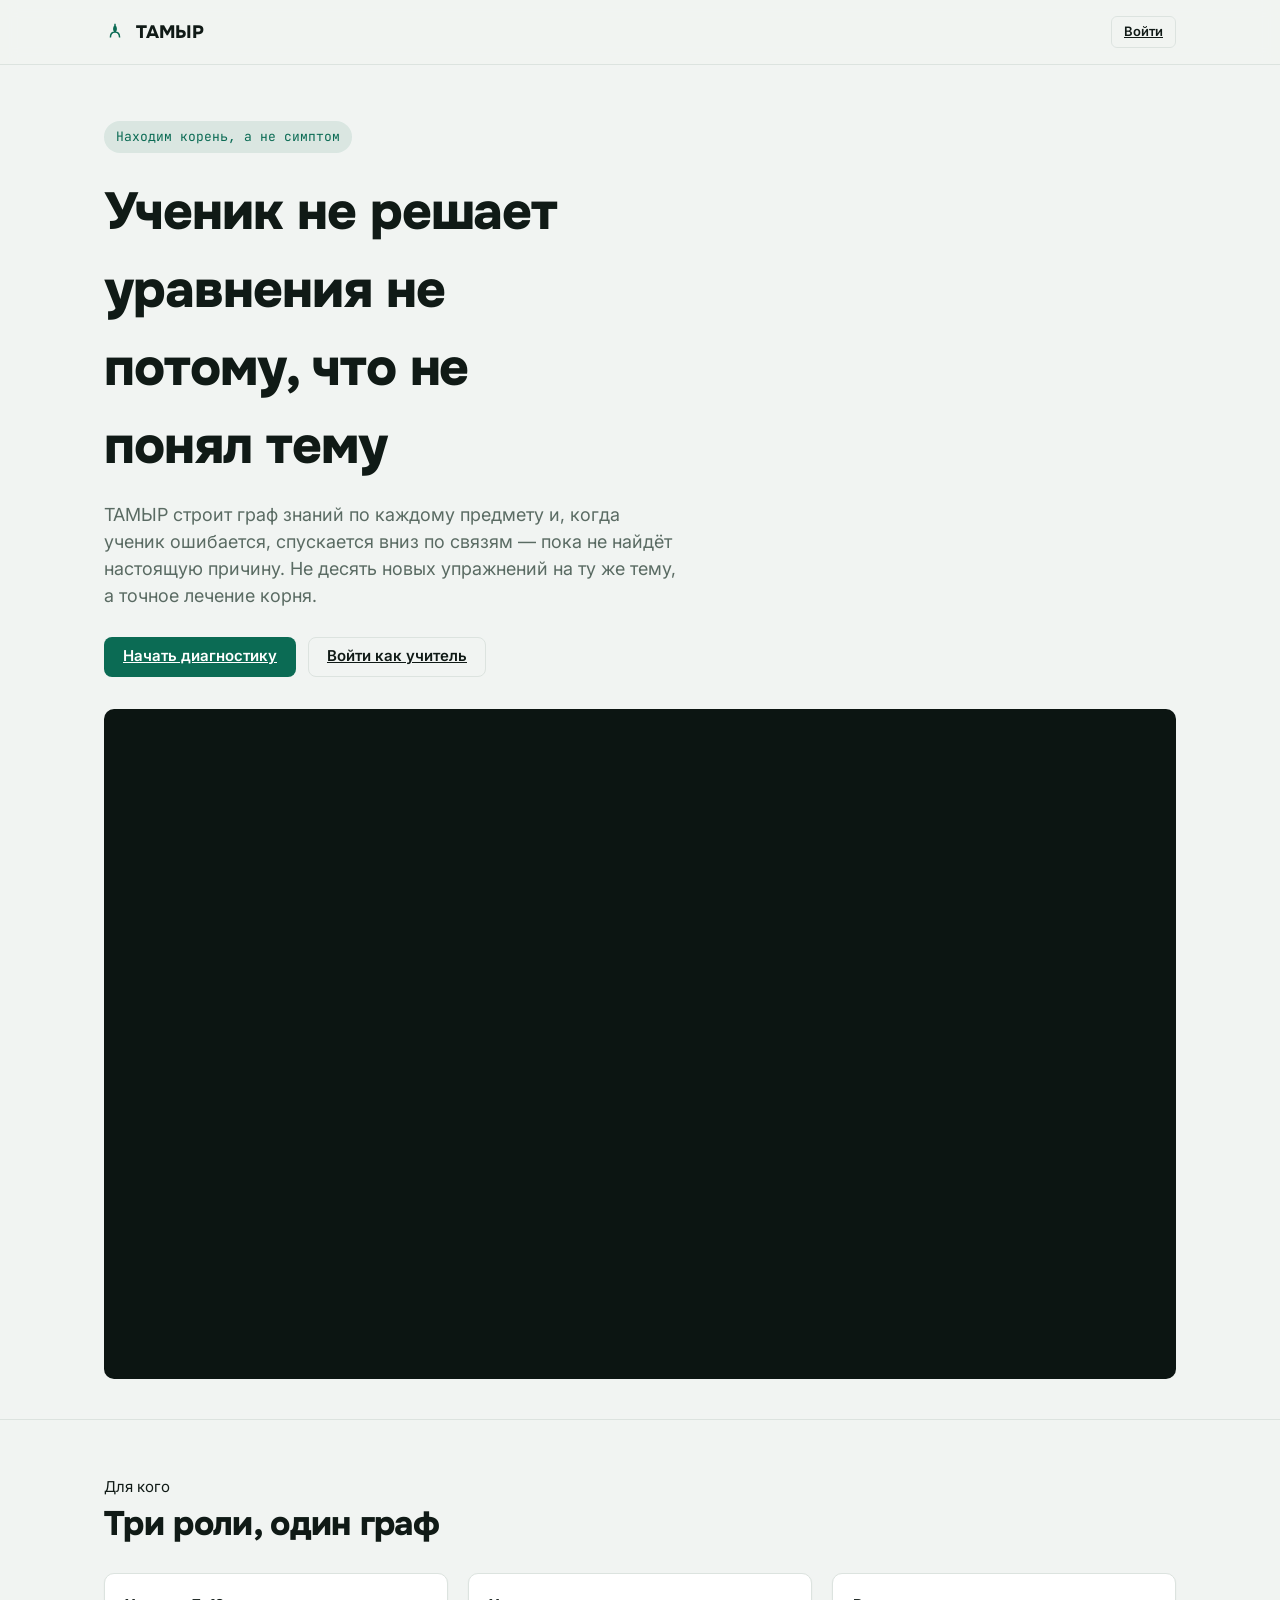
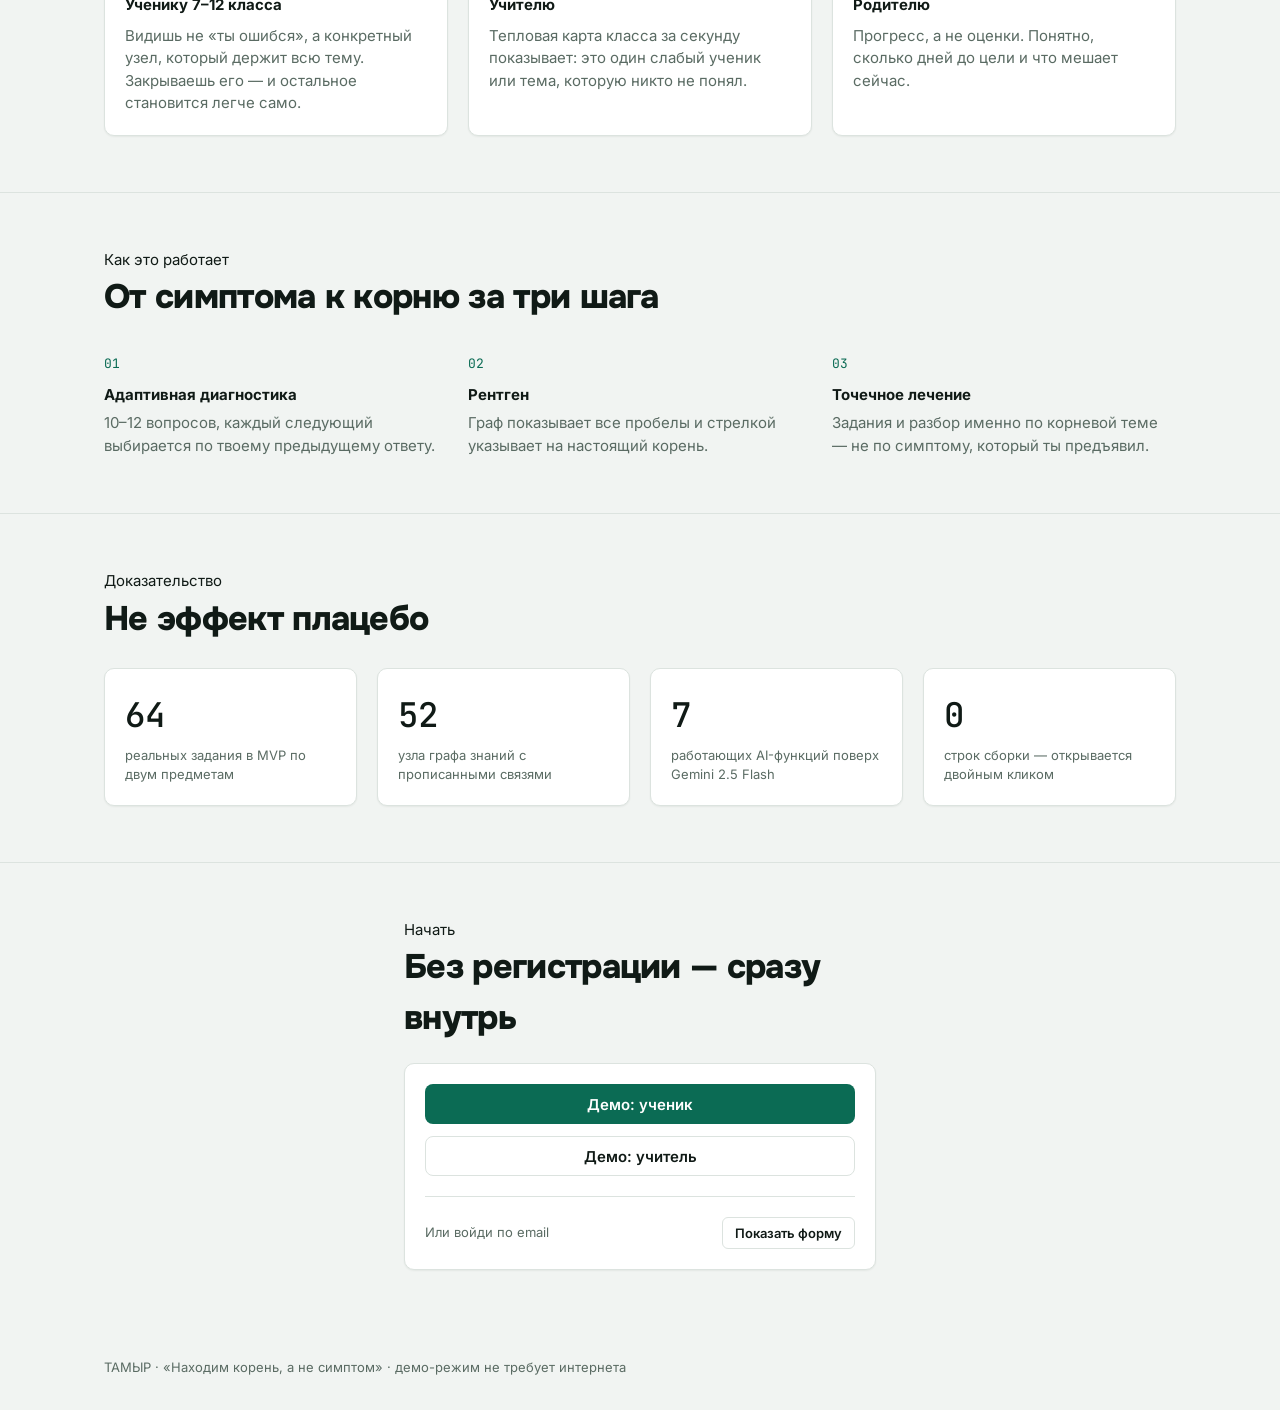
==== index.html @ c5b2e155 "main files" ====
<!doctype html>
<html lang="ru">
<head>
<meta charset="utf-8">
<meta name="viewport" content="width=device-width, initial-scale=1, viewport-fit=cover">
<title>ТАМЫР — находим корень, а не симптом</title>
<meta name="description" content="AI-платформа персонализированного образования: граф знаний находит настоящую причину ошибок ученика, а не очередной симптом.">
<link rel="manifest" href="manifest.webmanifest">
<meta name="theme-color" content="#0B6B54">
<link rel="stylesheet" href="assets/css/tokens.css">
<link rel="stylesheet" href="assets/css/base.css">
<link rel="stylesheet" href="assets/css/components.css">
<link rel="stylesheet" href="assets/css/graph.css">
<style>
  .lp-header { position: sticky; top: 0; z-index: 40; background: rgba(241,244,242,.86); backdrop-filter: blur(8px); border-bottom: 1px solid var(--hairline); }
  .lp-header .container { display: flex; align-items: center; justify-content: space-between; height: 64px; }
  .lp-brand { display: flex; align-items: center; gap: 10px; font-family: var(--f-display); font-weight: 800; font-size: var(--t-18); }
  .lp-hero { padding: 56px 0 40px; }
  .lp-hero .container { display: grid; grid-template-columns: 1fr; gap: 32px; }
  .lp-kicker { display: inline-flex; align-items: center; gap: 8px; font-family: var(--f-mono); font-size: 13px; color: var(--root); background: var(--root-10); padding: 6px 12px; border-radius: var(--r-pill); margin-bottom: 20px; }
  .lp-hero h1 { max-width: 15ch; margin-bottom: 16px; }
  .lp-hero .lede { font-size: var(--t-18); color: var(--ink-soft); max-width: 52ch; margin-bottom: 28px; }
  .lp-cta { display: flex; gap: 12px; flex-wrap: wrap; }
  .lp-hero-graph { width: 100%; }
  .lp-section { padding: 56px 0; border-top: 1px solid var(--hairline); }
  .lp-section h2 { max-width: 26ch; margin-bottom: 14px; }
  .lp-steps { display: grid; grid-template-columns: repeat(3, 1fr); gap: 20px; margin-top: 32px; }
  .lp-step { }
  .lp-step .n { font-family: var(--f-mono); font-size: 13px; color: var(--root); margin-bottom: 10px; }
  .lp-proof { display: grid; grid-template-columns: repeat(4, 1fr); gap: 20px; margin-top: 24px; }
  .lp-audience { display: grid; grid-template-columns: repeat(3, 1fr); gap: 20px; margin-top: 24px; }
  .lp-footer { padding: 32px 0; color: var(--ink-soft); font-size: 13px; }
  @media (max-width: 860px) {
    .lp-steps, .lp-proof, .lp-audience { grid-template-columns: 1fr; }
    .lp-hero h1 { font-size: var(--t-34); max-width: none; }
    .lp-cta { flex-direction: column; }
    .lp-cta .btn { width: 100%; }
  }
</style>
</head>
<body>

<header class="lp-header">
  <div class="container">
    <div class="lp-brand">
      <svg width="22" height="22" viewBox="0 0 24 24" fill="none" stroke="#0B6B54" stroke-width="1.6"><path d="M12 3v9M12 12c-3 0-5 2-5 6M12 12c3 0 5 2 5 6M12 12c-1.5-2-1.5-5 0-7M12 12c1.5-2 1.5-5 0-7"/></svg>
      ТАМЫР
    </div>
    <a class="btn btn-ghost btn-sm" href="#login">Войти</a>
  </div>
</header>

<section class="lp-hero">
  <div class="container">
    <div>
      <span class="lp-kicker">Находим корень, а не симптом</span>
      <h1>Ученик не решает уравнения не потому, что не понял тему</h1>
      <p class="lede">ТАМЫР строит граф знаний по каждому предмету и, когда ученик ошибается, спускается вниз по связям — пока не найдёт настоящую причину. Не десять новых упражнений на ту же тему, а точное лечение корня.</p>
      <div class="lp-cta">
        <a class="btn btn-primary" href="#login">Начать диагностику</a>
        <a class="btn btn-ghost" href="#login" data-role-hint="teacher">Войти как учитель</a>
      </div>
    </div>
    <div class="graph-wrap lp-hero-graph" id="hero-graph" aria-label="Живая демонстрация графа знаний"></div>
  </div>
</section>

<section class="lp-section">
  <div class="container">
    <div class="eyebrow">Для кого</div>
    <h2>Три роли, один граф</h2>
    <div class="lp-audience">
      <div class="card card-pad">
        <strong>Ученику 7–12 класса</strong>
        <p style="color:var(--ink-soft);margin-top:8px">Видишь не «ты ошибся», а конкретный узел, который держит всю тему. Закрываешь его — и остальное становится легче само.</p>
      </div>
      <div class="card card-pad">
        <strong>Учителю</strong>
        <p style="color:var(--ink-soft);margin-top:8px">Тепловая карта класса за секунду показывает: это один слабый ученик или тема, которую никто не понял.</p>
      </div>
      <div class="card card-pad">
        <strong>Родителю</strong>
        <p style="color:var(--ink-soft);margin-top:8px">Прогресс, а не оценки. Понятно, сколько дней до цели и что мешает сейчас.</p>
      </div>
    </div>
  </div>
</section>

<section class="lp-section">
  <div class="container">
    <div class="eyebrow">Как это работает</div>
    <h2>От симптома к корню за три шага</h2>
    <div class="lp-steps">
      <div class="lp-step"><div class="n">01</div><strong>Адаптивная диагностика</strong><p style="color:var(--ink-soft);margin-top:6px">10–12 вопросов, каждый следующий выбирается по твоему предыдущему ответу.</p></div>
      <div class="lp-step"><div class="n">02</div><strong>Рентген</strong><p style="color:var(--ink-soft);margin-top:6px">Граф показывает все пробелы и стрелкой указывает на настоящий корень.</p></div>
      <div class="lp-step"><div class="n">03</div><strong>Точечное лечение</strong><p style="color:var(--ink-soft);margin-top:6px">Задания и разбор именно по корневой теме — не по симптому, который ты предъявил.</p></div>
    </div>
  </div>
</section>

<section class="lp-section">
  <div class="container">
    <div class="eyebrow">Доказательство</div>
    <h2>Не эффект плацебо</h2>
    <div class="lp-proof">
      <div class="card card-pad"><span class="num mono" style="font-size:var(--t-34)">64</span><p style="color:var(--ink-soft);margin-top:6px;font-size:13px">реальных задания в MVP по двум предметам</p></div>
      <div class="card card-pad"><span class="num mono" style="font-size:var(--t-34)">52</span><p style="color:var(--ink-soft);margin-top:6px;font-size:13px">узла графа знаний с прописанными связями</p></div>
      <div class="card card-pad"><span class="num mono" style="font-size:var(--t-34)">7</span><p style="color:var(--ink-soft);margin-top:6px;font-size:13px">работающих AI-функций поверх Gemini 2.5 Flash</p></div>
      <div class="card card-pad"><span class="num mono" style="font-size:var(--t-34)">0</span><p style="color:var(--ink-soft);margin-top:6px;font-size:13px">строк сборки — открывается двойным кликом</p></div>
    </div>
  </div>
</section>

<section class="lp-section" id="login">
  <div class="container" style="max-width:520px">
    <div class="eyebrow">Начать</div>
    <h2>Без регистрации — сразу внутрь</h2>
    <div class="card card-pad" style="margin-top:20px;display:flex;flex-direction:column;gap:12px">
      <button class="btn btn-primary" id="demo-student">Демо: ученик</button>
      <button class="btn btn-ghost" id="demo-teacher">Демо: учитель</button>
      <div style="border-top:1px solid var(--hairline);margin:8px 0"></div>
      <div id="auth-toggle-row" style="display:flex;justify-content:space-between;align-items:center">
        <span style="font-size:13px;color:var(--ink-soft)">Или войди по email</span>
        <button class="btn btn-ghost btn-sm" id="toggle-auth">Показать форму</button>
      </div>
      <form id="auth-form" style="display:none;flex-direction:column;gap:10px">
        <input class="input" type="email" id="auth-email" placeholder="email@example.com" required>
        <input class="input" type="password" id="auth-password" placeholder="Пароль" required>
        <div style="display:flex;gap:8px">
          <button class="btn btn-primary" type="submit" style="flex:1">Войти</button>
          <button class="btn btn-ghost" type="button" id="auth-signup" style="flex:1">Регистрация</button>
        </div>
      </form>
    </div>
  </div>
</section>

<footer class="lp-footer">
  <div class="container">ТАМЫР · «Находим корень, а не симптом» · демо-режим не требует интернета</div>
</footer>

<div id="toast-root"></div>
<script type="module" src="assets/js/landing.js"></script>
</body>
</html>
---- assets/css/tokens.css ----
/* ТАМЫР — design tokens. Do not scatter raw hex/px outside this file. */
:root {
  /* surface */
  --paper: #F1F4F2;
  --paper-lift: #FFFFFF;
  --ink: #101A16;
  --ink-soft: #5A6B63;
  --hairline: #DCE3DF;

  /* signal */
  --root: #0B6B54;
  --root-glow: #14A47F;
  --gap: #B8402F;
  --steppe: #D9A04A;
  --void: #0C1512;

  /* derived */
  --root-10: rgba(11, 107, 84, .10);
  --root-18: rgba(11, 107, 84, .18);
  --gap-10: rgba(184, 64, 47, .10);
  --gap-18: rgba(184, 64, 47, .18);
  --steppe-10: rgba(217, 160, 74, .10);
  --steppe-18: rgba(217, 160, 74, .18);
  --ink-06: rgba(16, 26, 22, .06);
  --ink-12: rgba(16, 26, 22, .12);

  /* type */
  --f-display: 'Onest', 'Segoe UI', sans-serif;
  --f-body: 'Inter', 'Segoe UI', sans-serif;
  --f-mono: 'JetBrains Mono', ui-monospace, monospace;

  --t-13: 13px; --t-15: 15px; --t-18: 18px; --t-24: 24px;
  --t-34: 34px; --t-52: 52px; --t-76: 76px;

  /* shape */
  --r-card: 10px;
  --r-btn: 8px;
  --r-pill: 999px;

  /* elevation */
  --shadow-1: 0 1px 2px rgba(16, 26, 22, .06);
  --shadow-2: 0 1px 2px rgba(16, 26, 22, .06), 0 4px 12px rgba(16, 26, 22, .05);

  /* grid */
  --unit: 4px;
  --col-max: 1120px;
  --rail-collapsed: 68px;
  --rail-expanded: 240px;

  /* motion */
  --ease-graph: cubic-bezier(.2, .8, .2, 1);
  --dur-fast: 120ms;
  --dur-med: 220ms;
  --dur-slow: 420ms;
}

@media (prefers-reduced-motion: reduce) {
  :root { --dur-fast: 0ms; --dur-med: 0ms; --dur-slow: 0ms; }
}
---- assets/css/base.css ----
@import url('https://fonts.googleapis.com/css2?family=Onest:wght@500;700;800&family=Inter:wght@400;500;600&family=JetBrains+Mono:wght@500&display=swap');

*, *::before, *::after { box-sizing: border-box; }
html { -webkit-text-size-adjust: 100%; }

body {
  margin: 0;
  background: var(--paper);
  color: var(--ink);
  font-family: var(--f-body);
  font-size: var(--t-15);
  line-height: 1.5;
  -webkit-font-smoothing: antialiased;
}

h1, h2, h3, .num {
  font-family: var(--f-display);
  font-weight: 800;
  letter-spacing: -0.02em;
  margin: 0;
}

h1 { font-size: var(--t-52); }
h2 { font-size: var(--t-34); }
h3 { font-size: var(--t-24); font-weight: 700; }

p { margin: 0; }

.mono {
  font-family: var(--f-mono);
  font-weight: 500;
  letter-spacing: 0;
  font-variant-numeric: tabular-nums;
}

a { color: inherit; }

img, svg { display: block; max-width: 100%; }

button, input, select, textarea { font-family: inherit; font-size: inherit; color: inherit; }

/* focus ring — visible everywhere, consistent shape */
:focus-visible {
  outline: 2px solid var(--root-glow);
  outline-offset: 2px;
  border-radius: 4px;
}

::selection { background: var(--root-18); }

.container { max-width: var(--col-max); margin: 0 auto; padding: 0 24px; }

.visually-hidden {
  position: absolute; width: 1px; height: 1px; padding: 0; margin: -1px;
  overflow: hidden; clip: rect(0,0,0,0); white-space: nowrap; border: 0;
}

::-webkit-scrollbar { width: 10px; height: 10px; }
::-webkit-scrollbar-thumb { background: var(--ink-12); border-radius: var(--r-pill); }
::-webkit-scrollbar-track { background: transparent; }

/* Note: no `@view-transition { navigation: auto }` here on purpose. That rule animates
   full cross-document navigations (index.html <-> app.html) and, in Chrome, throws an
   unhandled "AbortError: Transition was skipped" the moment the destination document
   starts loading and cancels it — a real console.error on the single most common nav
   in the app. In-app screen transitions still use the View Transitions API directly
   via document.startViewTransition() in router.js, which is unaffected. */
---- assets/css/components.css ----
/* ---- Buttons ---- */
.btn {
  display: inline-flex; align-items: center; justify-content: center; gap: 8px;
  height: 40px; padding: 0 18px; border-radius: var(--r-btn);
  border: 1px solid transparent; background: var(--ink); color: var(--paper-lift);
  font-weight: 600; font-size: var(--t-15); cursor: pointer;
  transition: transform var(--dur-fast) var(--ease-graph), background var(--dur-fast), box-shadow var(--dur-fast);
}
.btn:hover { transform: translateY(-1px); }
.btn:active { transform: translateY(0); }
.btn-primary { background: var(--root); color: #fff; }
.btn-primary:hover { background: var(--root-glow); }
.btn-ghost { background: transparent; color: var(--ink); border-color: var(--hairline); }
.btn-ghost:hover { background: var(--paper-lift); border-color: var(--ink-12); }
.btn-danger { background: var(--gap); color: #fff; }
.btn-sm { height: 32px; padding: 0 12px; font-size: var(--t-13); border-radius: 6px; }
.btn:disabled { opacity: .45; cursor: not-allowed; transform: none; }
.btn-icon { width: 40px; padding: 0; }

/* ---- Pills / badges ---- */
.pill {
  display: inline-flex; align-items: center; gap: 6px; height: 26px; padding: 0 10px;
  border-radius: var(--r-pill); font-size: var(--t-13); font-weight: 600;
  background: var(--ink-06); color: var(--ink-soft);
}
.pill-root { background: var(--root-10); color: var(--root); }
.pill-gap { background: var(--gap-10); color: var(--gap); }
.pill-steppe { background: var(--steppe-10); color: #8a6120; }

/* ---- Cards ---- */
.card {
  background: var(--paper-lift); border: 1px solid var(--hairline);
  border-radius: var(--r-card); box-shadow: var(--shadow-1);
}
.card-pad { padding: 20px; }

/* ---- Inputs ---- */
.field { display: flex; flex-direction: column; gap: 6px; }
.field label { font-size: var(--t-13); font-weight: 600; color: var(--ink-soft); }
.input, .select, textarea.input {
  height: 44px; padding: 0 14px; border-radius: var(--r-btn);
  border: 1px solid var(--hairline); background: var(--paper-lift); color: var(--ink);
  transition: border-color var(--dur-fast);
}
.input:focus, .select:focus { border-color: var(--root); outline: none; box-shadow: 0 0 0 3px var(--root-10); }
textarea.input { height: auto; min-height: 96px; padding: 12px 14px; resize: vertical; font-family: var(--f-body); }

/* ---- Icons ---- */
.icon { width: 20px; height: 20px; flex-shrink: 0; }
.icon svg { width: 100%; height: 100%; stroke: currentColor; fill: none; stroke-width: 1.5; stroke-linecap: round; stroke-linejoin: round; }

/* ---- Toasts ---- */
#toast-root { position: fixed; bottom: 20px; left: 50%; transform: translateX(-50%); z-index: 900; display: flex; flex-direction: column; gap: 8px; align-items: center; }
.toast {
  background: var(--ink); color: var(--paper-lift); padding: 12px 18px; border-radius: var(--r-btn);
  font-size: var(--t-13); font-weight: 600; box-shadow: var(--shadow-2);
  animation: toast-in var(--dur-med) var(--ease-graph);
}
.toast.gap { background: var(--gap); }
.toast.root { background: var(--root); }
@keyframes toast-in { from { opacity: 0; transform: translateY(8px); } to { opacity: 1; transform: translateY(0); } }

/* ---- Skeletons ---- */
.skel { background: linear-gradient(90deg, var(--ink-06) 25%, var(--ink-12) 37%, var(--ink-06) 63%); background-size: 400% 100%; border-radius: 6px; animation: skel-sheen 1.4s ease infinite; }
@keyframes skel-sheen { 0% { background-position: 100% 0; } 100% { background-position: -100% 0; } }

/* ---- Modal ---- */
.modal-backdrop { position: fixed; inset: 0; background: rgba(12, 21, 18, .45); z-index: 800; display: flex; align-items: center; justify-content: center; padding: 24px; }
.modal { background: var(--paper-lift); border-radius: var(--r-card); max-width: 480px; width: 100%; padding: 24px; box-shadow: var(--shadow-2); }

/* ---- Empty state ---- */
.empty { text-align: center; padding: 48px 24px; color: var(--ink-soft); }
.empty h3 { color: var(--ink); margin-bottom: 8px; }

/* ---- Progress bar ---- */
.progress { height: 6px; border-radius: var(--r-pill); background: var(--ink-06); overflow: hidden; }
.progress > span { display: block; height: 100%; background: var(--root); transition: width var(--dur-slow) var(--ease-graph); }

/* ---- Meter chip (mastery) ---- */
.mastery-dot { width: 8px; height: 8px; border-radius: 50%; display: inline-block; }
.mastery-dot.gap { background: var(--gap); }
.mastery-dot.learning { background: var(--steppe); }
.mastery-dot.mastered { background: var(--root); }
.mastery-dot.unknown { background: var(--hairline); }
---- assets/css/graph.css ----
.graph-wrap {
  position: relative;
  background: var(--void);
  border-radius: var(--r-card);
  overflow: hidden;
  width: 100%;
  aspect-ratio: 16 / 10;
  touch-action: none;
  cursor: grab;
}
.graph-wrap:active { cursor: grabbing; }
.graph-wrap.compact { aspect-ratio: 4 / 3; }

.graph-wrap svg { width: 100%; height: 100%; display: block; }

.graph-edge {
  stroke: rgba(220, 227, 223, .14);
  stroke-width: 1.5;
  fill: none;
  transition: stroke var(--dur-med) var(--ease-graph), stroke-width var(--dur-med);
}
.graph-edge.lit { stroke: var(--root-glow); stroke-width: 2.5; }
.graph-edge.lit-gap { stroke: var(--gap); stroke-width: 2; opacity: .7; }

.graph-node-group {
  cursor: pointer;
  opacity: 0;
  transform-origin: center;
  animation: node-in var(--dur-slow) var(--ease-graph) forwards;
}
@keyframes node-in { from { opacity: 0; transform: scale(.6); } to { opacity: 1; transform: scale(1); } }

.graph-node {
  fill: #16221D;
  stroke: rgba(220, 227, 223, .25);
  stroke-width: 1.5;
  transition: fill 480ms var(--ease-graph), stroke 480ms var(--ease-graph), r var(--dur-med) var(--ease-graph);
}
.graph-node.gap { fill: rgba(184, 64, 47, .22); stroke: var(--gap); }
.graph-node.learning { fill: rgba(217, 160, 74, .2); stroke: var(--steppe); }
.graph-node.mastered { fill: rgba(11, 107, 84, .28); stroke: var(--root-glow); }
.graph-node.focus-ring { stroke-width: 3; }
.graph-node-group:hover .graph-node,
.graph-node-group.selected .graph-node { stroke-width: 3; }
.graph-node-group.selected .graph-node { fill-opacity: .5; }

.graph-node-glow {
  fill: none; stroke: var(--root-glow); stroke-width: 1;
  opacity: 0; pointer-events: none;
}
.graph-node-group.pulse .graph-node-glow { animation: node-pulse 1200ms var(--ease-graph); }
@keyframes node-pulse {
  0% { opacity: .9; r: 14; stroke-width: 6; }
  100% { opacity: 0; r: 34; stroke-width: 0; }
}

.graph-label {
  fill: #C7D2CC; font-family: var(--f-body); font-size: 9px; font-weight: 500;
  text-anchor: middle; pointer-events: none; user-select: none;
}
.graph-code {
  fill: #7C8C84; font-family: var(--f-mono); font-size: 8px;
  text-anchor: middle; pointer-events: none; user-select: none;
}

.graph-root-arrow {
  stroke: var(--gap); stroke-width: 2; fill: none; stroke-dasharray: 4 3;
  animation: dash-march 900ms linear infinite;
  opacity: 0;
}
.graph-root-arrow.show { opacity: 1; }
@keyframes dash-march { to { stroke-dashoffset: -14; } }

.graph-controls {
  position: absolute; right: 12px; bottom: 12px; display: flex; flex-direction: column; gap: 6px;
}
.graph-controls button {
  width: 32px; height: 32px; border-radius: 8px; border: 1px solid rgba(220,227,223,.2);
  background: rgba(255,255,255,.06); color: #E7ECE9; display: flex; align-items: center; justify-content: center;
  cursor: pointer; backdrop-filter: blur(4px);
}
.graph-controls button:hover { background: rgba(255,255,255,.14); }

.graph-legend {
  position: absolute; left: 12px; bottom: 12px; display: flex; gap: 12px;
  font-size: 11px; color: #C7D2CC; background: rgba(12,21,18,.5); padding: 6px 10px; border-radius: var(--r-pill);
  backdrop-filter: blur(4px);
}
.graph-legend span { display: inline-flex; align-items: center; gap: 5px; }
.graph-legend i { width: 8px; height: 8px; border-radius: 50%; display: inline-block; }

@media (prefers-reduced-motion: reduce) {
  .graph-node-group { animation: none; opacity: 1; }
  .graph-root-arrow { animation: none; }
  .graph-node-group.pulse .graph-node-glow { animation: none; }
}
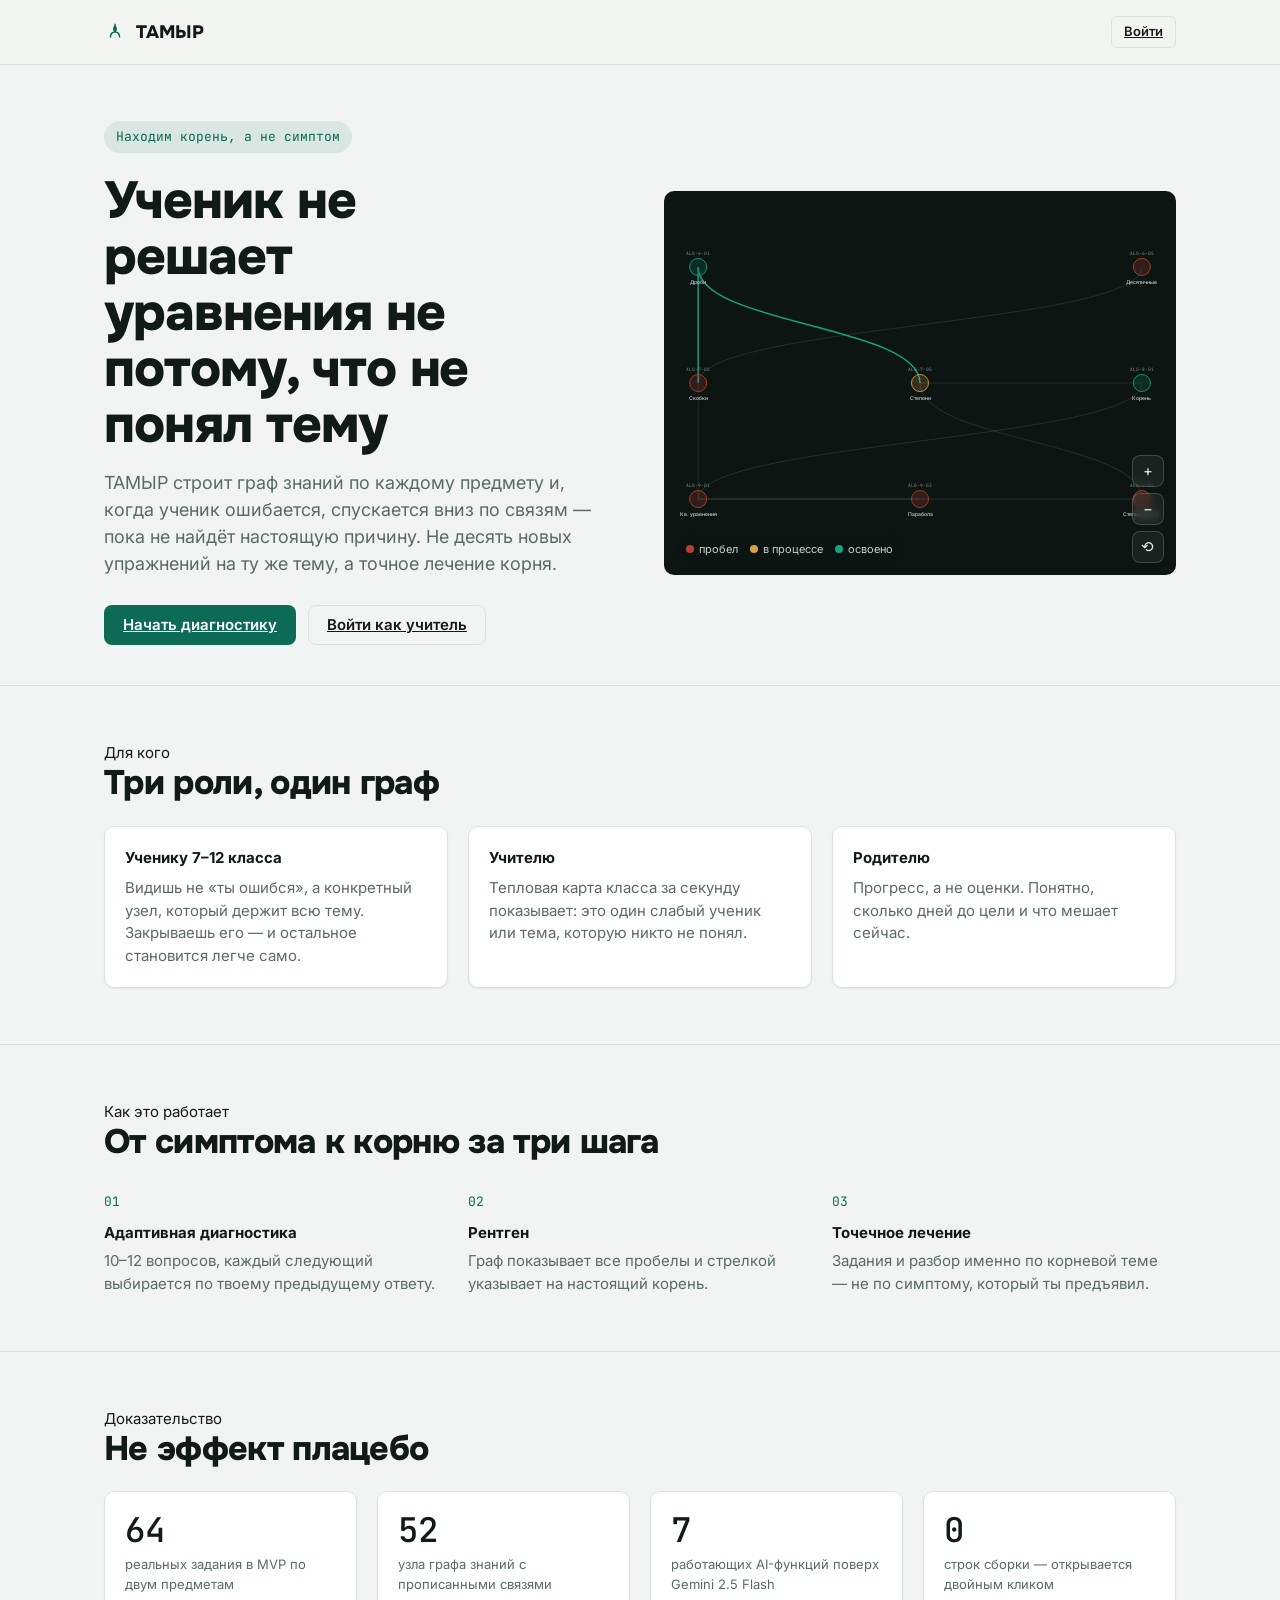
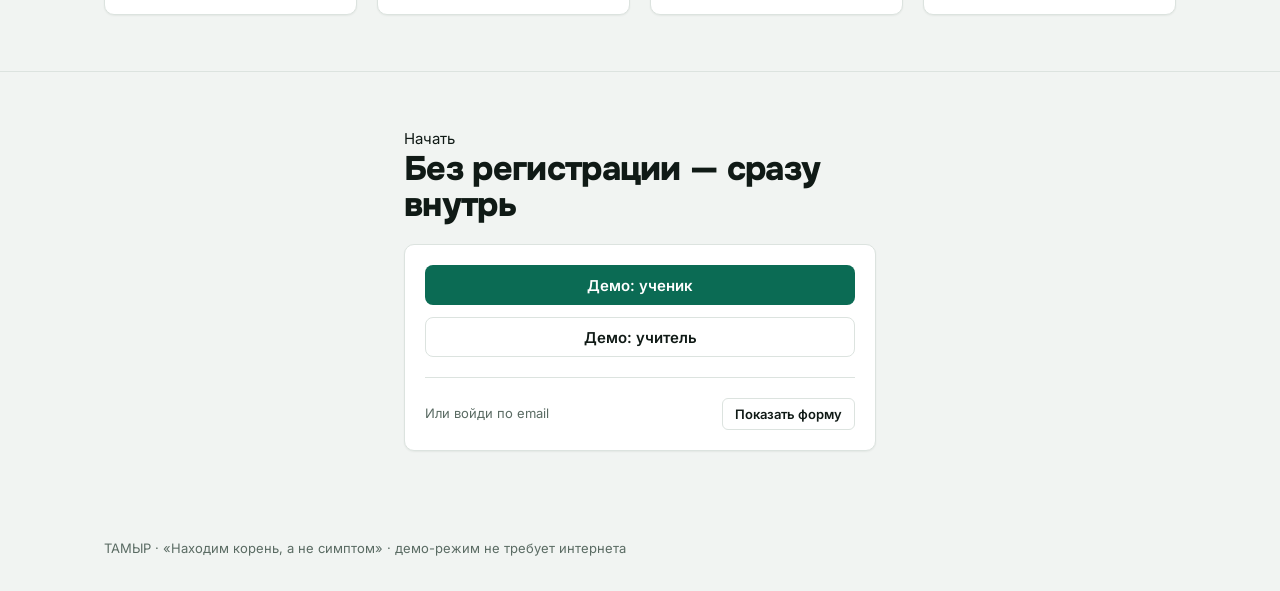
==== commit 4a7006e2: "ui/ux enhanced" ====
--- a/index.html
+++ b/index.html
@@ -22,6 +22,11 @@
   .lp-hero .lede { font-size: var(--t-18); color: var(--ink-soft); max-width: 52ch; margin-bottom: 28px; }
   .lp-cta { display: flex; gap: 12px; flex-wrap: wrap; }
   .lp-hero-graph { width: 100%; }
+  @media (min-width: 861px) {
+    .lp-hero .container { grid-template-columns: 1fr 1fr; align-items: center; gap: 48px; }
+    .lp-hero h1 { max-width: 12ch; }
+    .lp-hero-graph { aspect-ratio: 4 / 3; }
+  }
   .lp-section { padding: 56px 0; border-top: 1px solid var(--hairline); }
   .lp-section h2 { max-width: 26ch; margin-bottom: 14px; }
   .lp-steps { display: grid; grid-template-columns: repeat(3, 1fr); gap: 20px; margin-top: 32px; }
--- a/assets/css/base.css
+++ b/assets/css/base.css
@@ -17,6 +17,7 @@
   font-family: var(--f-display);
   font-weight: 800;
   letter-spacing: -0.02em;
+  line-height: 1.08;
   margin: 0;
 }
 
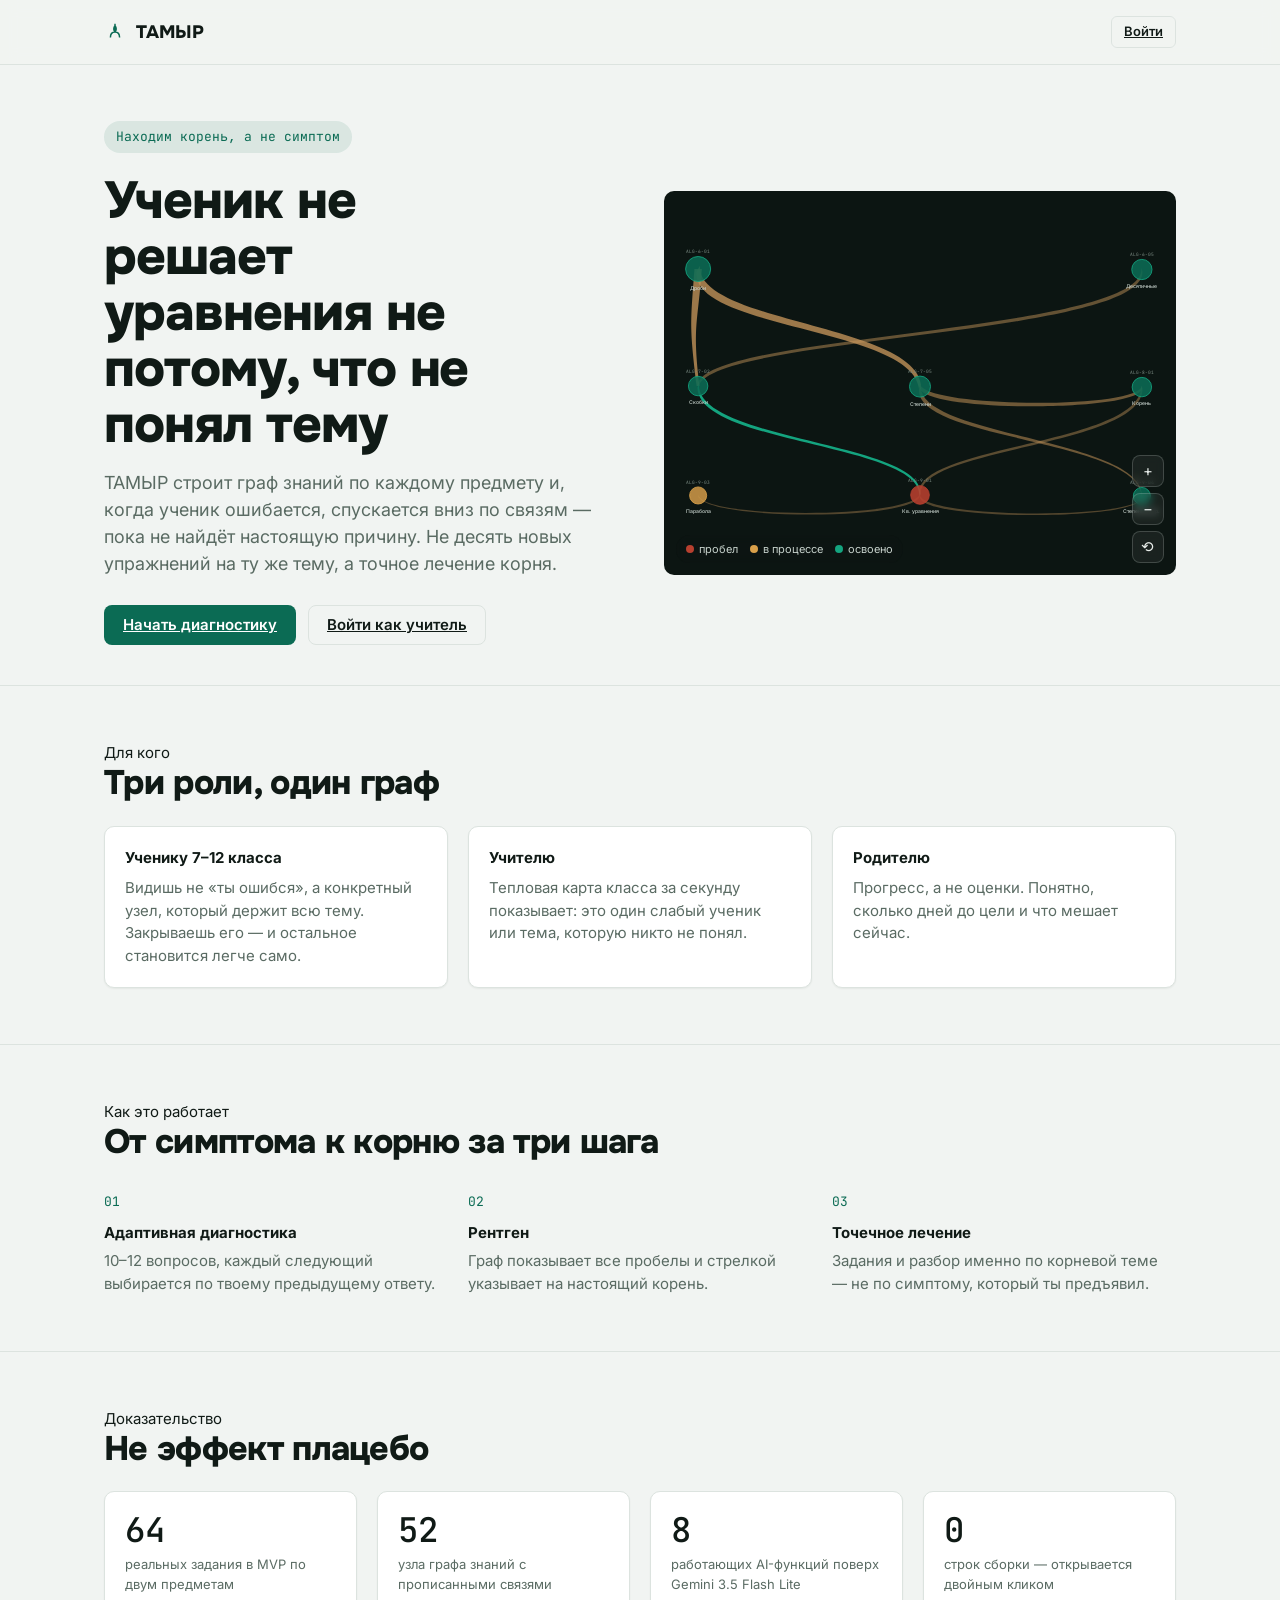
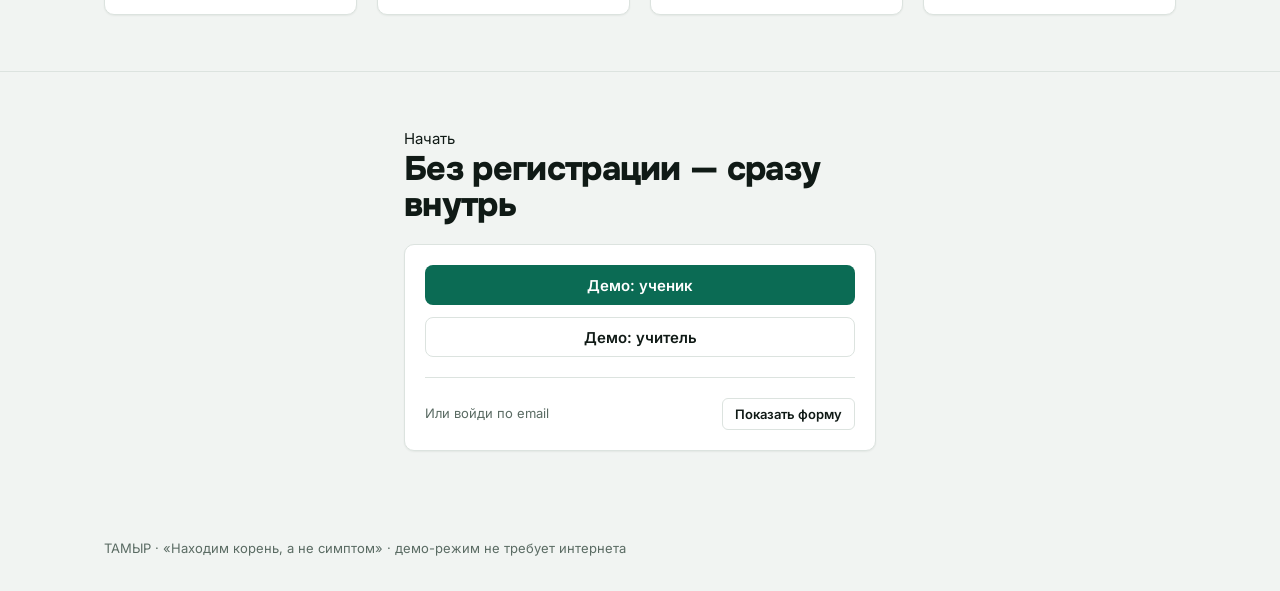
==== commit d9592508: "added AI & enhanced db & more features" ====
--- a/index.html
+++ b/index.html
@@ -110,7 +110,7 @@
     <div class="lp-proof">
       <div class="card card-pad"><span class="num mono" style="font-size:var(--t-34)">64</span><p style="color:var(--ink-soft);margin-top:6px;font-size:13px">реальных задания в MVP по двум предметам</p></div>
       <div class="card card-pad"><span class="num mono" style="font-size:var(--t-34)">52</span><p style="color:var(--ink-soft);margin-top:6px;font-size:13px">узла графа знаний с прописанными связями</p></div>
-      <div class="card card-pad"><span class="num mono" style="font-size:var(--t-34)">7</span><p style="color:var(--ink-soft);margin-top:6px;font-size:13px">работающих AI-функций поверх Gemini 2.5 Flash</p></div>
+      <div class="card card-pad"><span class="num mono" style="font-size:var(--t-34)">8</span><p style="color:var(--ink-soft);margin-top:6px;font-size:13px">работающих AI-функций поверх Gemini 3.5 Flash Lite</p></div>
       <div class="card card-pad"><span class="num mono" style="font-size:var(--t-34)">0</span><p style="color:var(--ink-soft);margin-top:6px;font-size:13px">строк сборки — открывается двойным кликом</p></div>
     </div>
   </div>
--- a/assets/css/components.css
+++ b/assets/css/components.css
@@ -26,6 +26,33 @@
 .pill-root { background: var(--root-10); color: var(--root); }
 .pill-gap { background: var(--gap-10); color: var(--gap); }
 .pill-steppe { background: var(--steppe-10); color: #8a6120; }
+
+/* ---- AI provenance badge ---- */
+/* Marks every AI panel with where its text actually came from, so a pre-written
+   fallback is never mistaken for a live model answer. */
+.ai-badge {
+  display: inline-flex; align-items: center; gap: 5px;
+  padding: 2px 8px; border-radius: var(--r-pill);
+  font-family: var(--f-mono); font-size: 11px; font-weight: 600;
+  letter-spacing: .01em; white-space: nowrap; vertical-align: middle;
+}
+.ai-badge::before {
+  content: ''; width: 5px; height: 5px; border-radius: 50%; background: currentColor;
+}
+.ai-badge.live { background: var(--root-10); color: var(--root); }
+.ai-badge.warn { background: var(--steppe-10); color: #8a6120; }
+.ai-badge.muted { background: var(--ink-06); color: var(--ink-soft); }
+
+/* ---- Sidebar AI budget meter ---- */
+.ai-meter {
+  display: flex; align-items: center; gap: 7px;
+  padding: 6px 10px; margin-bottom: 8px;
+  border-radius: var(--r-pill); background: var(--ink-06);
+  font-family: var(--f-mono); font-size: 11px; color: var(--ink-soft);
+}
+.ai-meter .dot { width: 6px; height: 6px; border-radius: 50%; background: var(--root); flex-shrink: 0; }
+.ai-meter.low .dot { background: var(--steppe); }
+.ai-meter.out .dot { background: var(--gap); }
 
 /* ---- Cards ---- */
 .card {
@@ -64,6 +91,14 @@
 .skel { background: linear-gradient(90deg, var(--ink-06) 25%, var(--ink-12) 37%, var(--ink-06) 63%); background-size: 400% 100%; border-radius: 6px; animation: skel-sheen 1.4s ease infinite; }
 @keyframes skel-sheen { 0% { background-position: 100% 0; } 100% { background-position: -100% 0; } }
 
+/* ---- Spinner (long AI operations: root-cause search, etc.) ---- */
+.spinner {
+  width: 28px; height: 28px; margin: 0 auto 16px; border-radius: 50%;
+  border: 3px solid var(--root-10); border-top-color: var(--root); animation: spin .8s linear infinite;
+}
+@keyframes spin { to { transform: rotate(360deg); } }
+@media (prefers-reduced-motion: reduce) { .spinner { animation-duration: 2.4s; } }
+
 /* ---- Modal ---- */
 .modal-backdrop { position: fixed; inset: 0; background: rgba(12, 21, 18, .45); z-index: 800; display: flex; align-items: center; justify-content: center; padding: 24px; }
 .modal { background: var(--paper-lift); border-radius: var(--r-card); max-width: 480px; width: 100%; padding: 24px; box-shadow: var(--shadow-2); }
--- a/assets/css/graph.css
+++ b/assets/css/graph.css
@@ -14,13 +14,18 @@
 .graph-wrap svg { width: 100%; height: 100%; display: block; }
 
 .graph-edge {
-  stroke: rgba(220, 227, 223, .14);
-  stroke-width: 1.5;
-  fill: none;
-  transition: stroke var(--dur-med) var(--ease-graph), stroke-width var(--dur-med);
+  /* Each edge is a filled, tapered ribbon shape now (see taperedRibbon() in
+     graph.js) — fat where it leaves a foundational node, thin by the time it
+     reaches a leaf — not a uniform-width stroked line. A single stroke width
+     per edge still reads as a wiring diagram; a shape that actually narrows
+     along its own length is what reads as a root fiber. */
+  fill: rgba(196, 148, 90, 1);
+  fill-opacity: var(--edge-o, .3);
+  stroke: none;
+  transition: fill var(--dur-med) var(--ease-graph), fill-opacity var(--dur-med);
 }
-.graph-edge.lit { stroke: var(--root-glow); stroke-width: 2.5; }
-.graph-edge.lit-gap { stroke: var(--gap); stroke-width: 2; opacity: .7; }
+.graph-edge.lit { fill: var(--root-glow); fill-opacity: 1; }
+.graph-edge.lit-gap { fill: var(--gap); fill-opacity: .95; }
 
 .graph-node-group {
   cursor: pointer;
@@ -32,17 +37,24 @@
 
 .graph-node {
   fill: #16221D;
-  stroke: rgba(220, 227, 223, .25);
+  stroke: rgba(220, 227, 223, .38);
   stroke-width: 1.5;
   transition: fill 480ms var(--ease-graph), stroke 480ms var(--ease-graph), r var(--dur-med) var(--ease-graph);
 }
-.graph-node.gap { fill: rgba(184, 64, 47, .22); stroke: var(--gap); }
-.graph-node.learning { fill: rgba(217, 160, 74, .2); stroke: var(--steppe); }
-.graph-node.mastered { fill: rgba(11, 107, 84, .28); stroke: var(--root-glow); }
+/* Solid-ish fills on purpose: edges are drawn behind nodes, and a same-row
+   connection between neighbours is a dead-straight line through both node
+   centers — at low alpha that line visibly cuts through the circle instead
+   of ducking behind it. */
+.graph-node.gap { fill: rgba(184, 64, 47, .88); stroke: var(--gap); }
+.graph-node.learning { fill: rgba(217, 160, 74, .82); stroke: var(--steppe); }
+.graph-node.mastered { fill: rgba(11, 107, 84, .88); stroke: var(--root-glow); }
 .graph-node.focus-ring { stroke-width: 3; }
 .graph-node-group:hover .graph-node,
 .graph-node-group.selected .graph-node { stroke-width: 3; }
-.graph-node-group.selected .graph-node { fill-opacity: .5; }
+
+/* Nodes sitting on the traced root-cause chain (see graph-edge.lit-gap) get a
+   slightly heavier ring so the whole chain, not just its endpoints, reads as one story. */
+.graph-node-group.on-path .graph-node { stroke-width: 2.5; }
 
 .graph-node-glow {
   fill: none; stroke: var(--root-glow); stroke-width: 1;
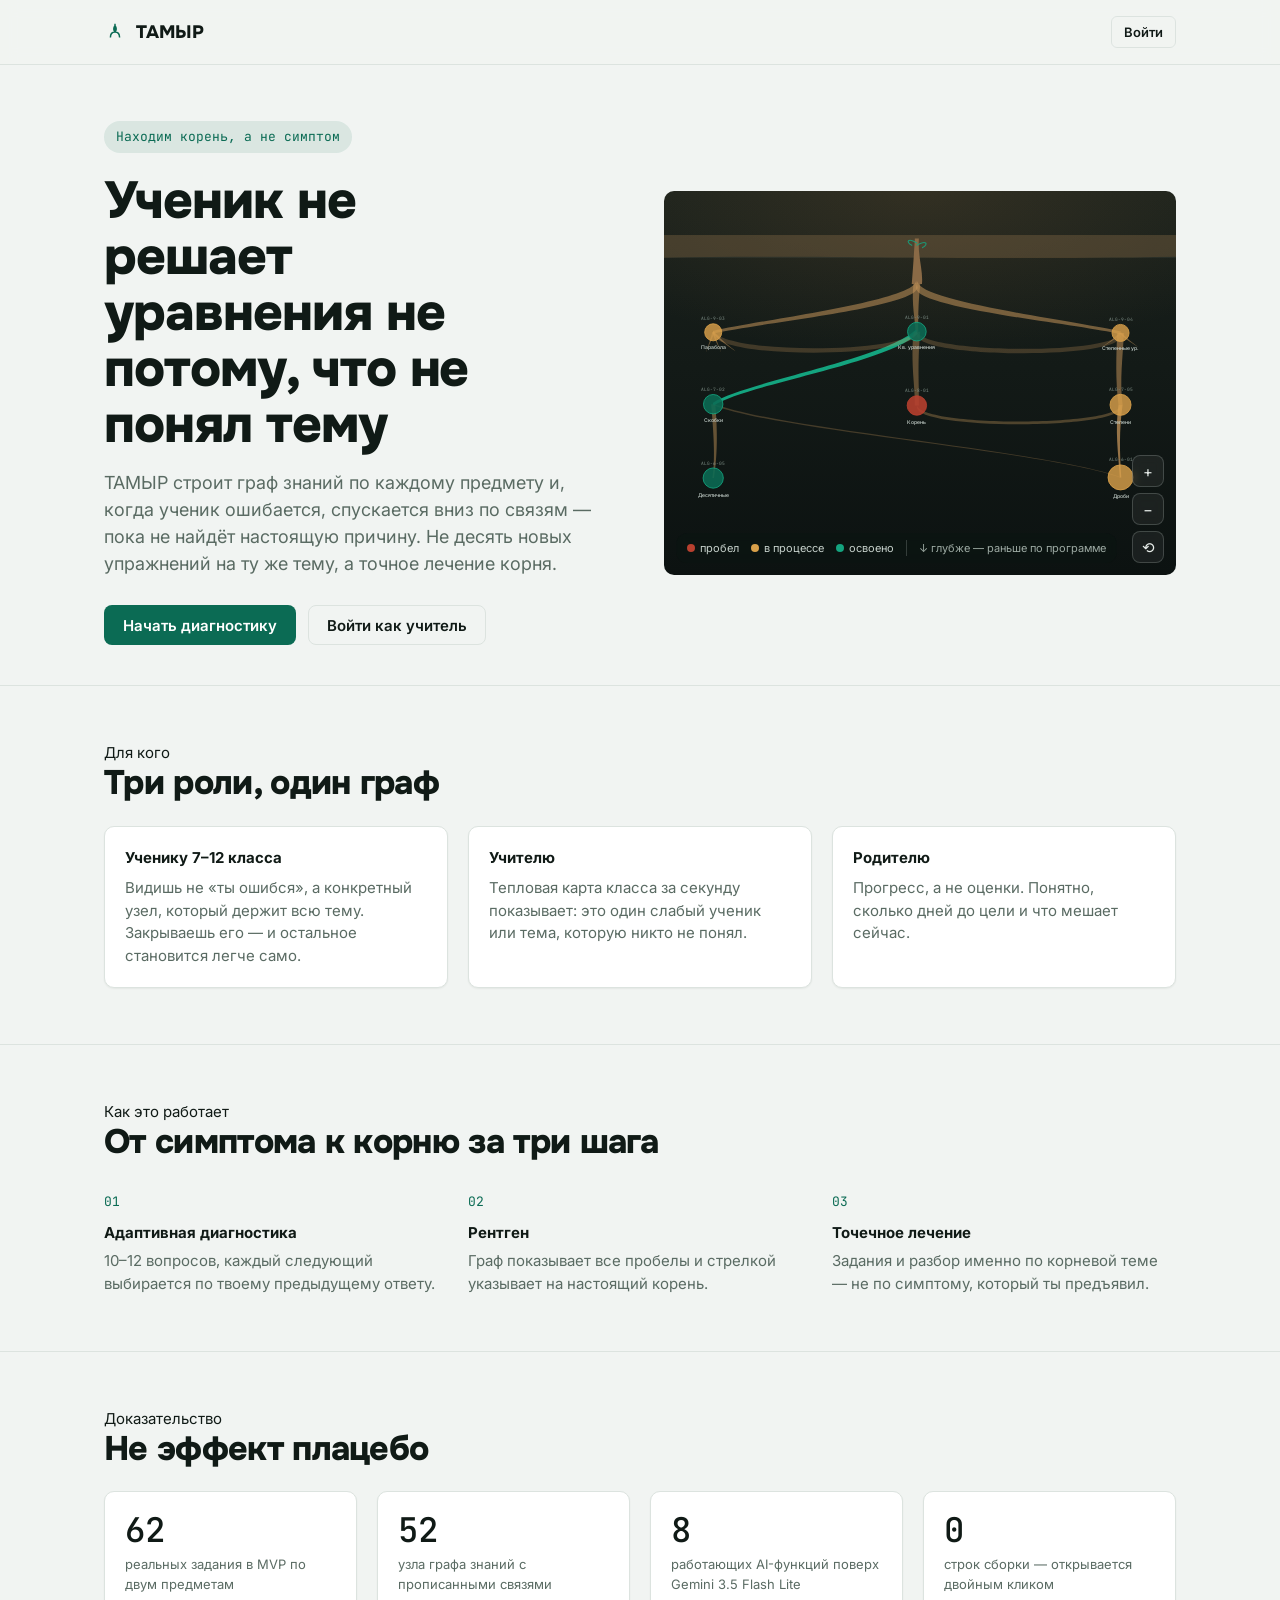
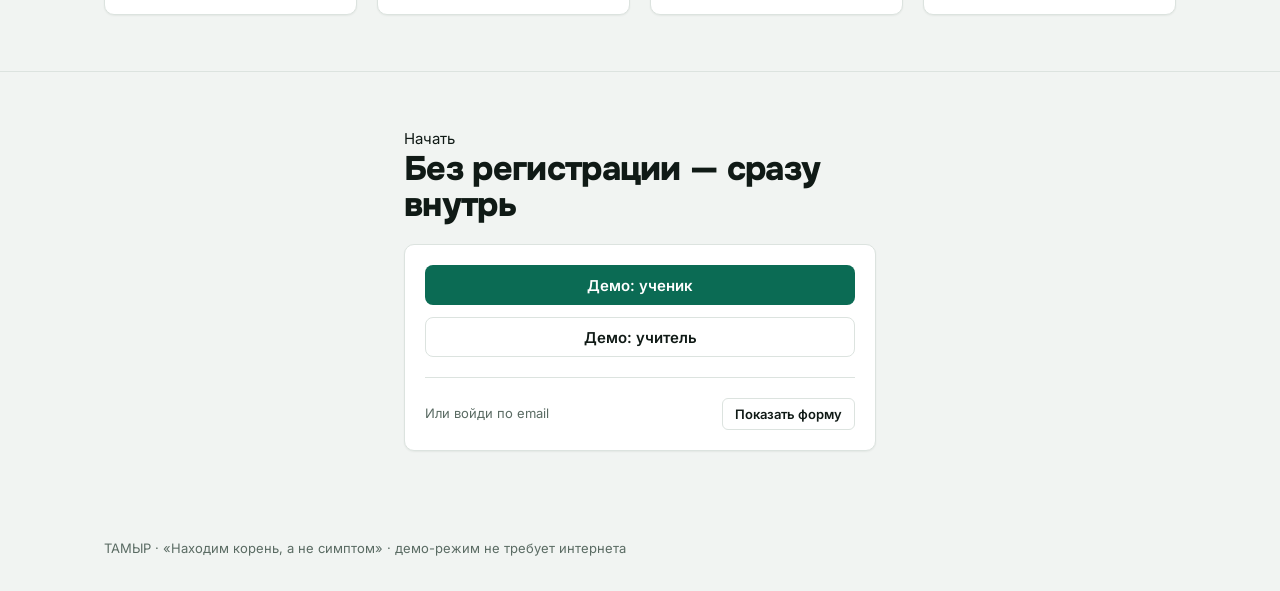
==== commit dfaabb56: "UI/UX Enhanced, better language switch, bugs fixed" ====
--- a/index.html
+++ b/index.html
@@ -108,7 +108,7 @@
     <div class="eyebrow">Доказательство</div>
     <h2>Не эффект плацебо</h2>
     <div class="lp-proof">
-      <div class="card card-pad"><span class="num mono" style="font-size:var(--t-34)">64</span><p style="color:var(--ink-soft);margin-top:6px;font-size:13px">реальных задания в MVP по двум предметам</p></div>
+      <div class="card card-pad"><span class="num mono" style="font-size:var(--t-34)">62</span><p style="color:var(--ink-soft);margin-top:6px;font-size:13px">реальных задания в MVP по двум предметам</p></div>
       <div class="card card-pad"><span class="num mono" style="font-size:var(--t-34)">52</span><p style="color:var(--ink-soft);margin-top:6px;font-size:13px">узла графа знаний с прописанными связями</p></div>
       <div class="card card-pad"><span class="num mono" style="font-size:var(--t-34)">8</span><p style="color:var(--ink-soft);margin-top:6px;font-size:13px">работающих AI-функций поверх Gemini 3.5 Flash Lite</p></div>
       <div class="card card-pad"><span class="num mono" style="font-size:var(--t-34)">0</span><p style="color:var(--ink-soft);margin-top:6px;font-size:13px">строк сборки — открывается двойным кликом</p></div>
--- a/assets/css/components.css
+++ b/assets/css/components.css
@@ -4,6 +4,10 @@
   height: 40px; padding: 0 18px; border-radius: var(--r-btn);
   border: 1px solid transparent; background: var(--ink); color: var(--paper-lift);
   font-weight: 600; font-size: var(--t-15); cursor: pointer;
+  /* Half the buttons in the app are <a href="#/…">, which inherit the global
+     link underline and end up looking like underlined text in a pill. */
+  text-decoration: none;
+  font-family: inherit; line-height: 1; white-space: nowrap;
   transition: transform var(--dur-fast) var(--ease-graph), background var(--dur-fast), box-shadow var(--dur-fast);
 }
 .btn:hover { transform: translateY(-1px); }
@@ -44,14 +48,23 @@
 .ai-badge.muted { background: var(--ink-06); color: var(--ink-soft); }
 
 /* ---- Sidebar AI budget meter ---- */
+/* Collapses with the rail exactly like .offline-flag: only the status dot
+   survives at 68px. Without this the label wraps onto three lines and the
+   chip balloons to double the height of everything around it. */
 .ai-meter {
   display: flex; align-items: center; gap: 7px;
-  padding: 6px 10px; margin-bottom: 8px;
+  height: 32px; padding: 0 10px;
   border-radius: var(--r-pill); background: var(--ink-06);
   font-family: var(--f-mono); font-size: 11px; color: var(--ink-soft);
+  white-space: nowrap; overflow: hidden; flex-shrink: 0;
 }
 .ai-meter .dot { width: 6px; height: 6px; border-radius: 50%; background: var(--root); flex-shrink: 0; }
+.ai-meter span:last-child { opacity: 0; transition: opacity var(--dur-fast) linear; }
+.rail:hover .ai-meter span:last-child,
+.rail.expanded .ai-meter span:last-child { opacity: 1; }
+.ai-meter.low { color: var(--steppe); background: var(--steppe-10); }
 .ai-meter.low .dot { background: var(--steppe); }
+.ai-meter.out { color: var(--gap); background: var(--gap-10); }
 .ai-meter.out .dot { background: var(--gap); }
 
 /* ---- Cards ---- */
--- a/assets/css/graph.css
+++ b/assets/css/graph.css
@@ -1,6 +1,11 @@
 .graph-wrap {
   position: relative;
-  background: var(--void);
+  /* Earth, not a void: lighter just under the surface, deepening with depth,
+     so "further down = further back in the curriculum" is legible before a
+     single label is read. */
+  background:
+    radial-gradient(120% 70% at 50% 0%, rgba(150, 108, 62, .20) 0%, rgba(150, 108, 62, 0) 62%),
+    linear-gradient(180deg, #1A211C 0%, #131A17 46%, #0C1211 100%);
   border-radius: var(--r-card);
   overflow: hidden;
   width: 100%;
@@ -8,6 +13,17 @@
   touch-action: none;
   cursor: grab;
 }
+
+/* ---- soil surface, trunk, root hairs ---- */
+.graph-sky { fill: rgba(226, 232, 228, .07); }
+.graph-soil { fill: rgba(122, 88, 52, .34); }
+.graph-trunk { fill: #8A6A46; }
+.graph-leaf { fill: none; stroke: var(--root-glow); stroke-width: 2; stroke-linecap: round; opacity: .85; }
+.graph-hair {
+  fill: rgba(196, 148, 90, .5);
+  pointer-events: none;
+}
+.graph-edge-trunk { fill: rgba(180, 136, 84, 1); }
 .graph-wrap:active { cursor: grabbing; }
 .graph-wrap.compact { aspect-ratio: 4 / 3; }
 
@@ -36,8 +52,10 @@
 @keyframes node-in { from { opacity: 0; transform: scale(.6); } to { opacity: 1; transform: scale(1); } }
 
 .graph-node {
-  fill: #16221D;
-  stroke: rgba(220, 227, 223, .38);
+  /* Root nodules, not diagram dots: a warm earthy body with a soft rim rather
+     than a flat chip on a dark field. */
+  fill: #26301F;
+  stroke: rgba(214, 186, 140, .45);
   stroke-width: 1.5;
   transition: fill 480ms var(--ease-graph), stroke 480ms var(--ease-graph), r var(--dur-med) var(--ease-graph);
 }
@@ -94,12 +112,19 @@
 .graph-controls button:hover { background: rgba(255,255,255,.14); }
 
 .graph-legend {
-  position: absolute; left: 12px; bottom: 12px; display: flex; gap: 12px;
-  font-size: 11px; color: #C7D2CC; background: rgba(12,21,18,.5); padding: 6px 10px; border-radius: var(--r-pill);
+  position: absolute; left: 12px; bottom: 12px; display: flex; gap: 12px; flex-wrap: wrap;
+  max-width: calc(100% - 70px);
+  font-size: 11px; color: #C7D2CC; background: rgba(12,21,18,.62); padding: 7px 11px; border-radius: 12px;
   backdrop-filter: blur(4px);
 }
 .graph-legend span { display: inline-flex; align-items: center; gap: 5px; }
 .graph-legend i { width: 8px; height: 8px; border-radius: 50%; display: inline-block; }
+.graph-legend-depth {
+  color: #9DAAA3; border-left: 1px solid rgba(199,210,204,.22); padding-left: 12px;
+}
+@media (max-width: 640px) {
+  .graph-legend-depth { border-left: none; padding-left: 0; flex-basis: 100%; }
+}
 
 @media (prefers-reduced-motion: reduce) {
   .graph-node-group { animation: none; opacity: 1; }
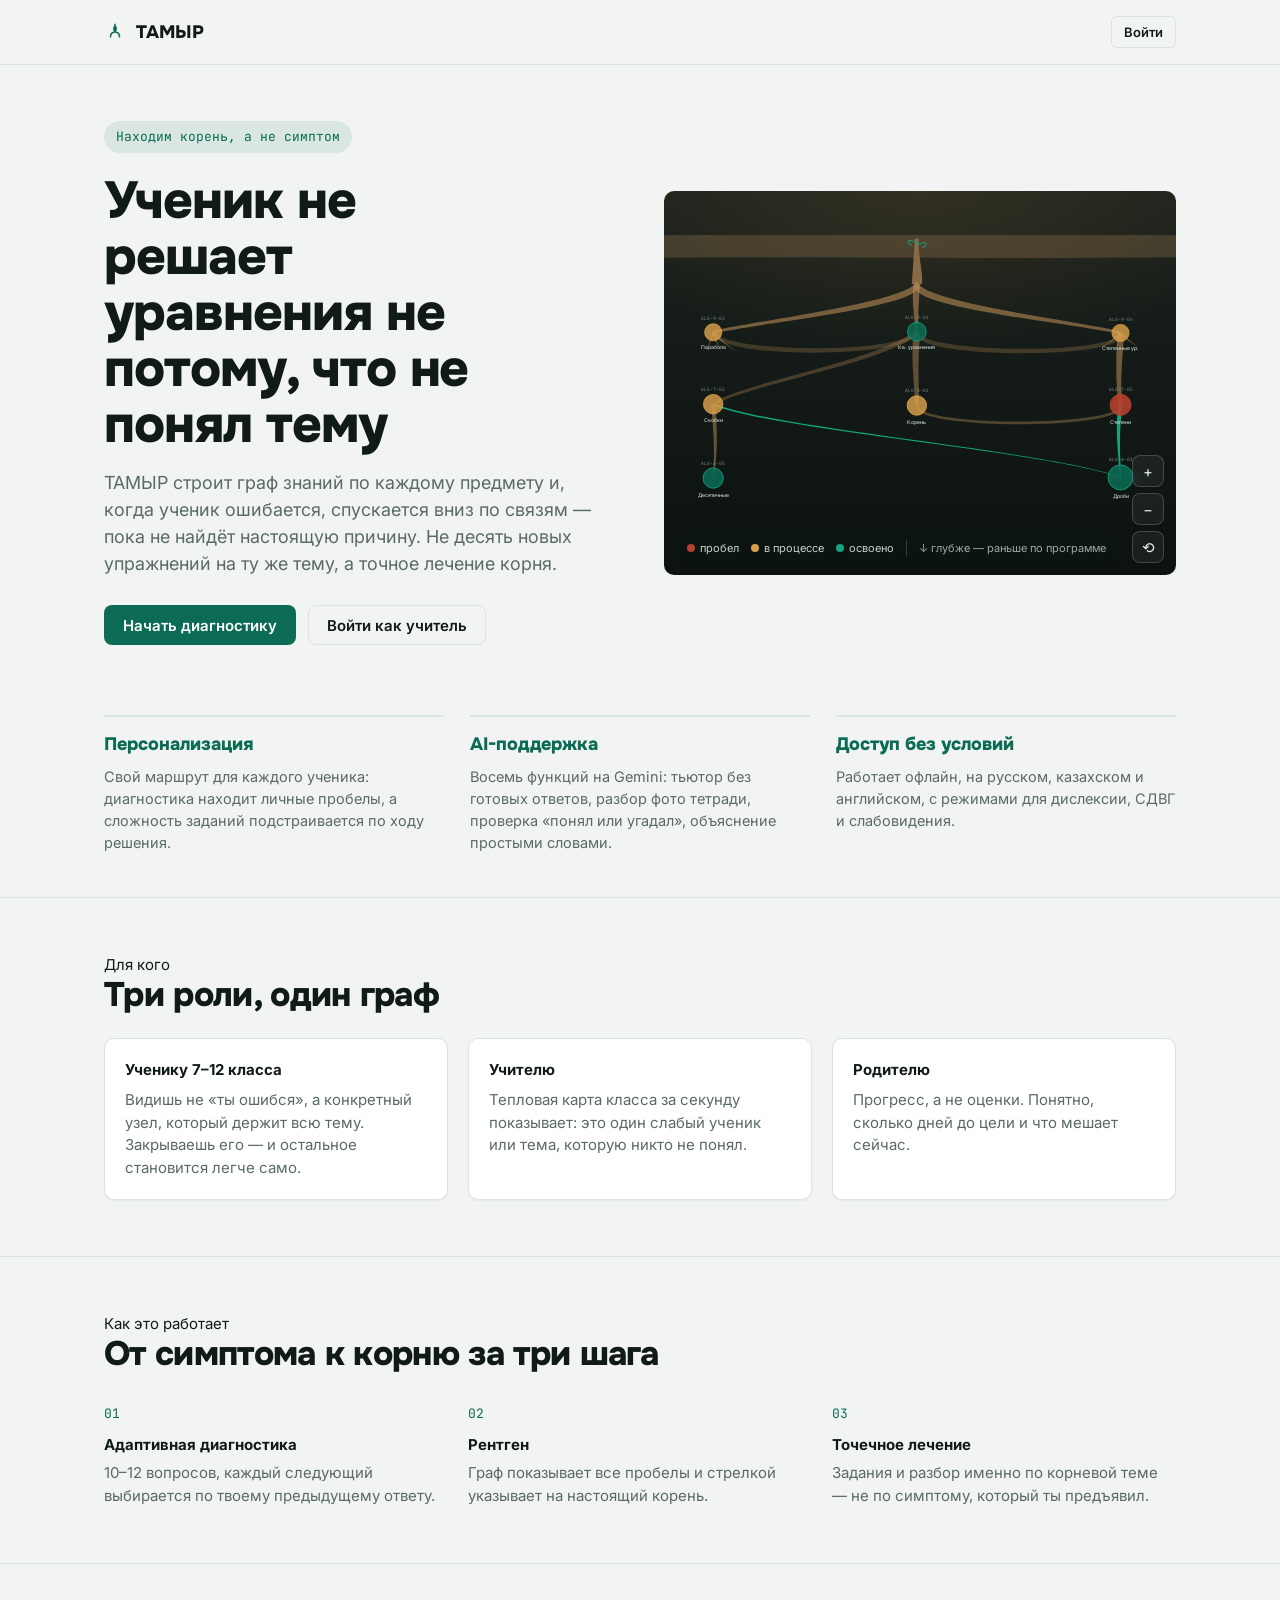
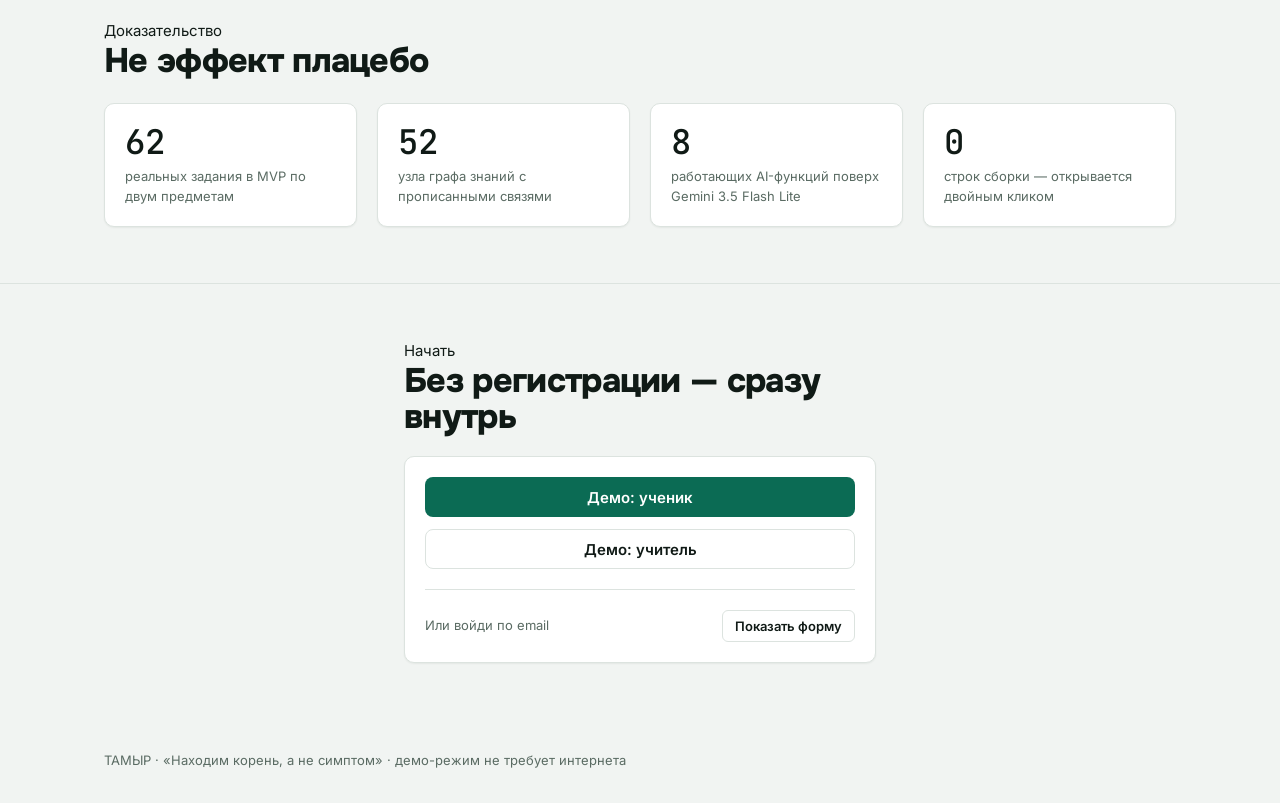
==== commit 647e1540: "register/login fix" ====
--- a/index.html
+++ b/index.html
@@ -27,6 +27,19 @@
     .lp-hero h1 { max-width: 12ch; }
     .lp-hero-graph { aspect-ratio: 4 / 3; }
   }
+  /* Value proposition band: personalisation, AI, access — stated in plain words
+     right under the hero, so what the platform offers is readable without
+     having to infer it from the root metaphor. */
+  .lp-value { padding: 30px 0 44px; }
+  .lp-value-grid { display: grid; grid-template-columns: repeat(3, 1fr); gap: 26px; }
+  .lp-value-n {
+    font-family: var(--f-display); font-weight: 800; font-size: var(--t-18);
+    color: var(--root); margin-bottom: 8px;
+  }
+  .lp-value-grid p { color: var(--ink-soft); font-size: 14.5px; margin: 0; }
+  .lp-value-grid > div { padding-top: 14px; border-top: 2px solid var(--root-10); }
+  @media (max-width: 860px) { .lp-value-grid { grid-template-columns: 1fr; gap: 20px; } }
+
   .lp-section { padding: 56px 0; border-top: 1px solid var(--hairline); }
   .lp-section h2 { max-width: 26ch; margin-bottom: 14px; }
   .lp-steps { display: grid; grid-template-columns: repeat(3, 1fr); gap: 20px; margin-top: 32px; }
@@ -67,6 +80,25 @@
       </div>
     </div>
     <div class="graph-wrap lp-hero-graph" id="hero-graph" aria-label="Живая демонстрация графа знаний"></div>
+  </div>
+</section>
+
+<section class="lp-value">
+  <div class="container">
+    <div class="lp-value-grid">
+      <div>
+        <div class="lp-value-n">Персонализация</div>
+        <p>Свой маршрут для каждого ученика: диагностика находит личные пробелы, а сложность заданий подстраивается по ходу решения.</p>
+      </div>
+      <div>
+        <div class="lp-value-n">AI-поддержка</div>
+        <p>Восемь функций на Gemini: тьютор без готовых ответов, разбор фото тетради, проверка «понял или угадал», объяснение простыми словами.</p>
+      </div>
+      <div>
+        <div class="lp-value-n">Доступ без условий</div>
+        <p>Работает офлайн, на русском, казахском и английском, с режимами для дислексии, СДВГ и слабовидения.</p>
+      </div>
+    </div>
   </div>
 </section>
 
